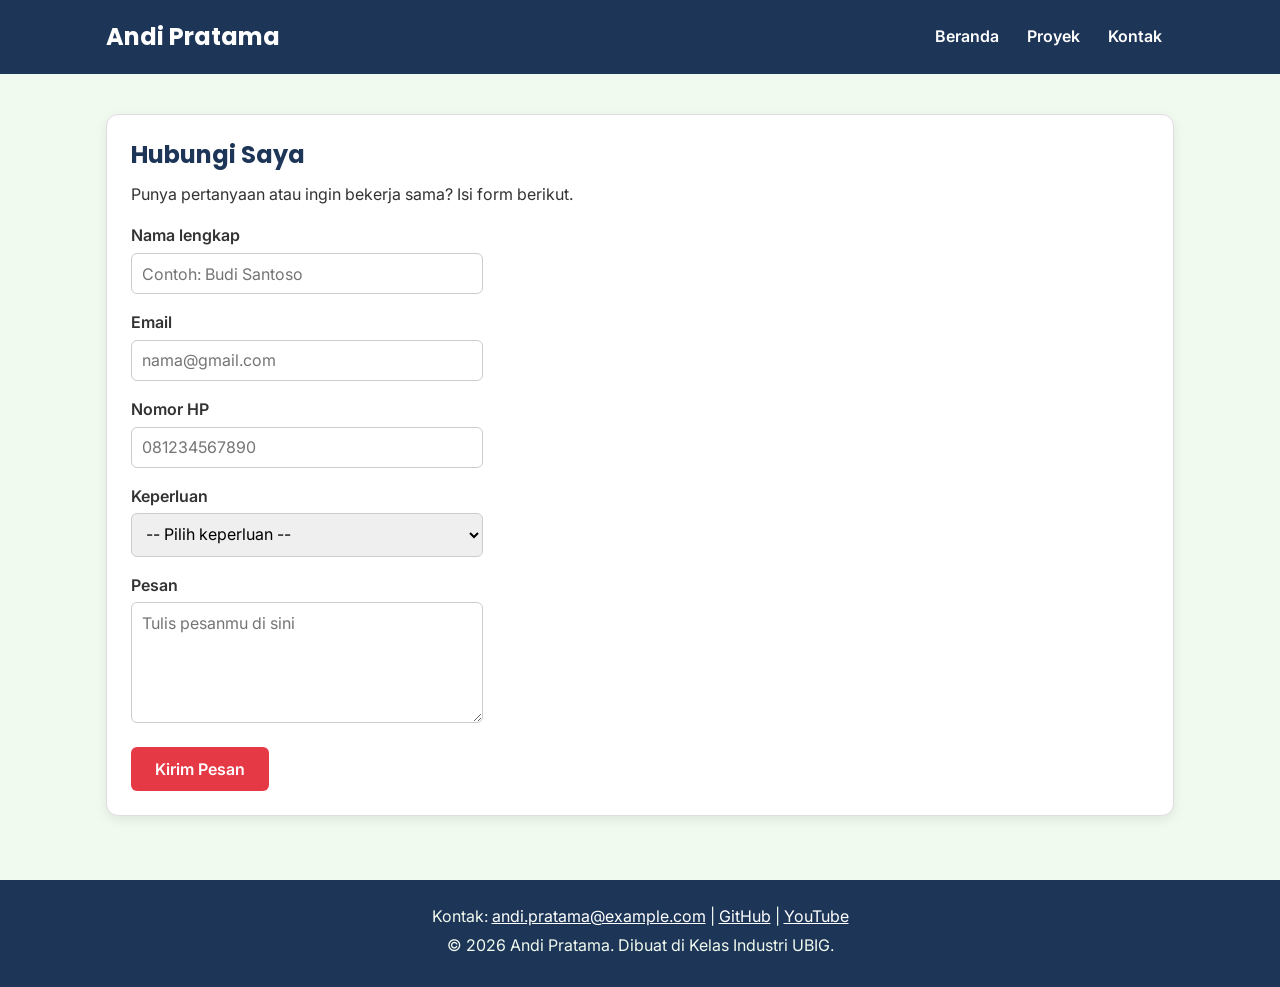
==== kontak.html @ e3dda577 "feat: portofolio v1" ====
<!DOCTYPE html>
<html lang="id">
<head>
  <meta charset="UTF-8">
  <meta name="viewport" content="width=device-width, initial-scale=1.0">
  <title>Andi Pratama | Kontak</title>
  <link rel="preconnect" href="https://fonts.googleapis.com">
  <link rel="preconnect" href="https://fonts.gstatic.com" crossorigin>
  <link href="https://fonts.googleapis.com/css2?family=Inter:wght@400;600&family=Poppins:wght@600;700&display=swap" rel="stylesheet">
  <link rel="stylesheet" href="css/style.css">
</head>
<body>
  <header>
    <div class="container navbar">
      <h1>Andi Pratama</h1>
      <nav>
        <ul>
          <li><a href="index.html">Beranda</a></li>
          <li><a href="proyek.html">Proyek</a></li>
          <li><a href="kontak.html">Kontak</a></li>
        </ul>
      </nav>
    </div>
  </header>

  <main>
    <div class="container">
      <section class="kartu">
        <h2>Hubungi Saya</h2>
        <p>Punya pertanyaan atau ingin bekerja sama? Isi form berikut.</p>

        <form>
          <p>
            <label for="nama">Nama lengkap</label><br>
            <input type="text" id="nama" name="nama" placeholder="Contoh: Budi Santoso" required>
          </p>
          <p>
            <label for="email">Email</label><br>
            <input type="email" id="email" name="email" placeholder="nama@gmail.com" required>
          </p>
          <p>
            <label for="hp">Nomor HP</label><br>
            <input type="tel" id="hp" name="hp" placeholder="081234567890" required>
          </p>
          <p>
            <label for="keperluan">Keperluan</label><br>
            <select id="keperluan" name="keperluan" required>
              <option value="">-- Pilih keperluan --</option>
              <option value="bertanya">Bertanya</option>
              <option value="kerja-sama">Kerja sama proyek</option>
              <option value="lainnya">Lainnya</option>
            </select>
          </p>
          <p>
            <label for="pesan">Pesan</label><br>
            <textarea id="pesan" name="pesan" rows="5" cols="40" placeholder="Tulis pesanmu di sini" required></textarea>
          </p>
          <button type="submit">Kirim Pesan</button>
        </form>
      </section>
    </div>
  </main>

  <footer>
    <p>Kontak: <a href="mailto:andi.pratama@example.com">andi.pratama@example.com</a> |
      <a href="https://github.com/" target="_blank">GitHub</a> |
      <a href="https://www.youtube.com/" target="_blank">YouTube</a></p>
    <p>&copy; 2026 Andi Pratama. Dibuat di Kelas Industri UBIG.</p>
  </footer>
</body>
</html>
---- css/style.css ----
/* Gaya portofolio Andi Pratama
   Palet: #1D3557 (utama), #E63946 (aksen), #F1FAEE (latar)
   Huruf: Poppins (judul), Inter (isi)
   Tata letak: mobile first, titik ubah 768px (tablet) dan 1024px (laptop) */

/* 1. Reset */
* {
  box-sizing: border-box;
  margin: 0;
}

img {
  max-width: 100%;
  height: auto;
}

/* 2. Dasar halaman: warna dan huruf */
body {
  font-family: "Inter", Arial, sans-serif;
  font-size: 1rem;
  line-height: 1.6;
  color: #333333;
  background-color: #F1FAEE;
}

h1, h2, h3 {
  font-family: "Poppins", Arial, sans-serif;
  color: #1D3557;
  line-height: 1.3;
}

h2 {
  margin-bottom: 0.75rem;
}

p, ul, ol {
  margin-bottom: 1rem;
}

a {
  color: #E63946;
}

/* 3. Wadah, header, dan menu */
.container {
  max-width: 1100px;
  margin: 0 auto;
  padding: 0 1rem;
}

header {
  background-color: #1D3557;
  color: #FFFFFF;
  padding: 1rem 0;
}

header h1 {
  color: #FFFFFF;
  font-size: 1.5rem;
}

.navbar {
  display: flex;
  flex-wrap: wrap;
  justify-content: space-between;
  align-items: center;
  gap: 0.5rem;
}

nav ul {
  display: flex;
  gap: 0.25rem;
  padding: 0;
  margin: 0;
  list-style: none;
}

nav a {
  display: inline-block;
  padding: 0.5rem 0.75rem;
  border-radius: 6px;
  color: #FFFFFF;
  font-weight: 600;
  text-decoration: none;
}

/* 4. Isi utama, hero, dan kartu */
main {
  padding: 1.5rem 0;
}

.hero {
  display: flex;
  flex-direction: column;
  align-items: center;
  gap: 1.5rem;
  padding: 1rem 0 2rem;
  text-align: center;
}

.hero img {
  border: 4px solid #E63946;
  border-radius: 50%;
}

.hero h2 {
  font-size: 2rem;
}

.tombol {
  display: inline-block;
  padding: 0.75rem 1.5rem;
  border-radius: 6px;
  background-color: #E63946;
  color: #FFFFFF;
  font-weight: 600;
  text-decoration: none;
}

.kartu {
  background-color: #FFFFFF;
  padding: 1rem;
  margin-bottom: 1.5rem;
  border: 1px solid #DDDDDD;
  border-radius: 12px;
  box-shadow: 0 4px 12px rgba(0, 0, 0, 0.08);
}

.daftar-kartu {
  display: flex;
  flex-wrap: wrap;
  gap: 1.5rem;
  margin-bottom: 1.5rem;
}

.daftar-kartu .kartu {
  flex: 1 1 280px;
  margin-bottom: 0;
}

article img {
  border-radius: 8px;
  border: 1px solid #DDDDDD;
}

/* 5. Tabel */
table {
  border-collapse: collapse;
}

caption {
  font-weight: 600;
  text-align: left;
  margin-bottom: 0.5rem;
}

th, td {
  border: 1px solid #CCCCCC;
  padding: 0.5rem 0.75rem;
  text-align: left;
}

th {
  background-color: #1D3557;
  color: #FFFFFF;
}

/* 6. Form */
label {
  font-weight: 600;
}

input, select, textarea {
  width: 100%;
  max-width: 22rem;
  padding: 0.6rem;
  margin-top: 0.25rem;
  border: 1px solid #CCCCCC;
  border-radius: 6px;
  font-family: inherit;
  font-size: 1rem;
}

button {
  padding: 0.75rem 1.5rem;
  border: none;
  border-radius: 6px;
  background-color: #E63946;
  color: #FFFFFF;
  font-family: inherit;
  font-size: 1rem;
  font-weight: 600;
  cursor: pointer;
}

/* 7. Footer */
footer {
  background-color: #1D3557;
  color: #F1FAEE;
  text-align: center;
  padding: 1.5rem;
}

footer p {
  margin-bottom: 0.25rem;
}

footer a {
  color: #FFFFFF;
}

/* 8. Tablet: lebar layar 768px ke atas */
@media (min-width: 768px) {
  .hero {
    flex-direction: row;
    padding: 2rem 0 3rem;
    text-align: left;
  }

  .kartu {
    padding: 1.5rem;
  }
}

/* 9. Laptop: lebar layar 1024px ke atas */
@media (min-width: 1024px) {
  main {
    padding: 2.5rem 0;
  }

  .hero {
    gap: 3rem;
  }

  .hero h2 {
    font-size: 2.75rem;
  }
}
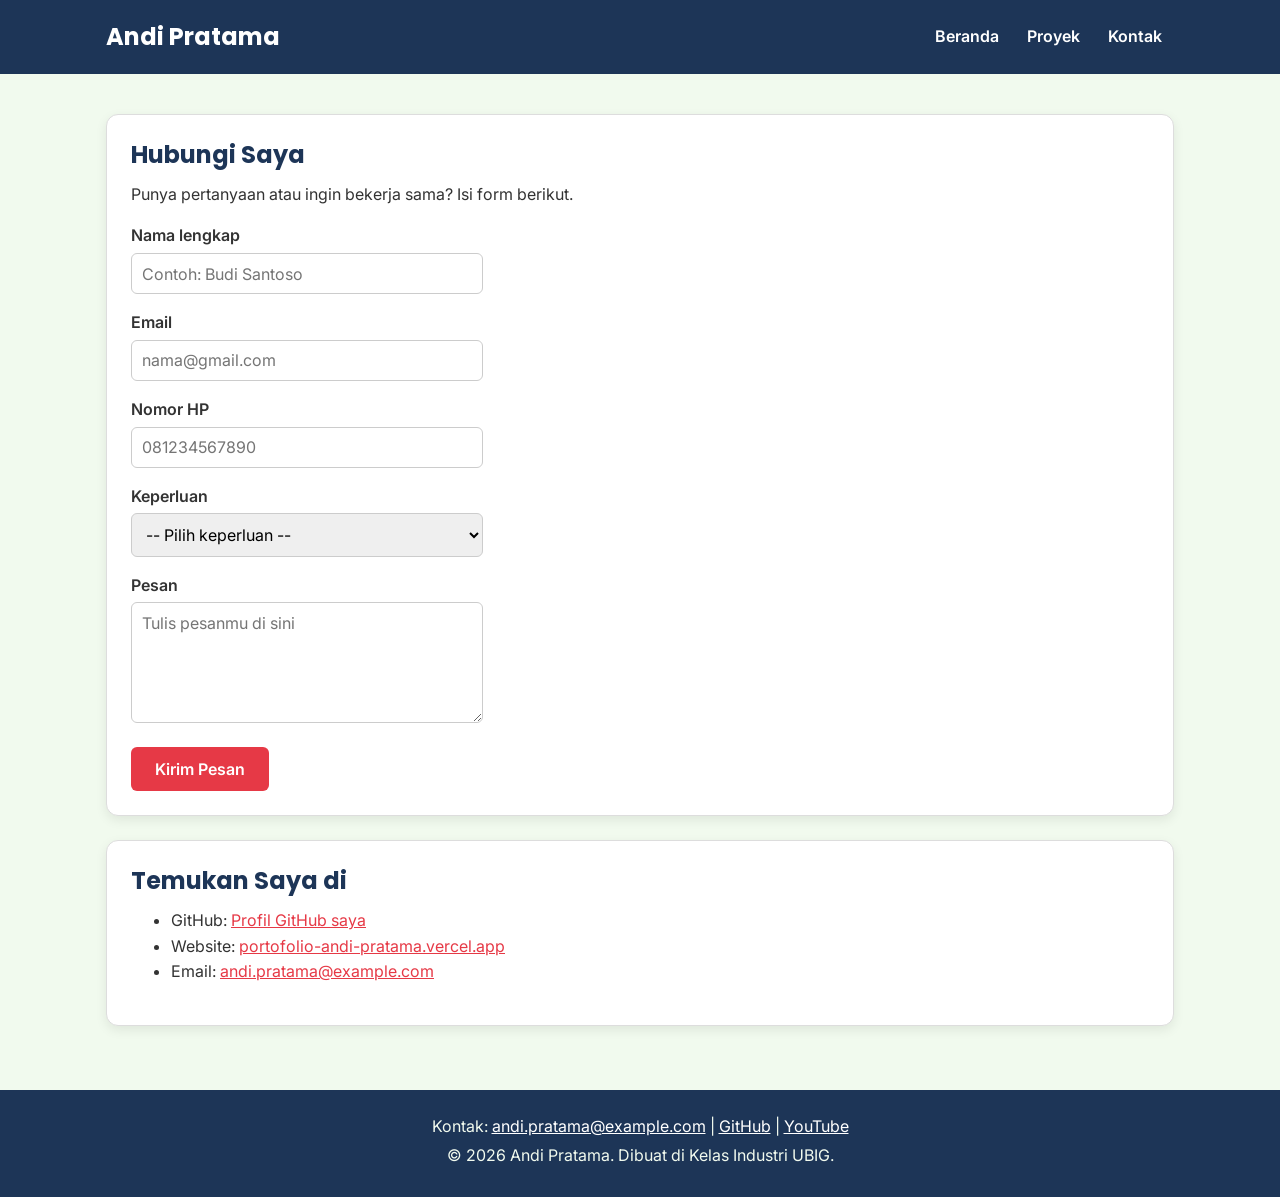
==== commit 8b71fb52: "feat: tambah kartu media sosial di halaman kontak" ====
--- a/kontak.html
+++ b/kontak.html
@@ -58,6 +58,15 @@
           <button type="submit">Kirim Pesan</button>
         </form>
       </section>
+
+      <section class="kartu">
+        <h2>Temukan Saya di</h2>
+        <ul>
+          <li>GitHub: <a href="https://github.com/BagusHidayat21" target="_blank">Profil GitHub saya</a></li>
+          <li>Website: <a href="https://portofolio-andi-pratama.vercel.app">portofolio-andi-pratama.vercel.app</a></li>
+          <li>Email: <a href="mailto:andi.pratama@example.com">andi.pratama@example.com</a></li>
+        </ul>
+      </section>
     </div>
   </main>
 
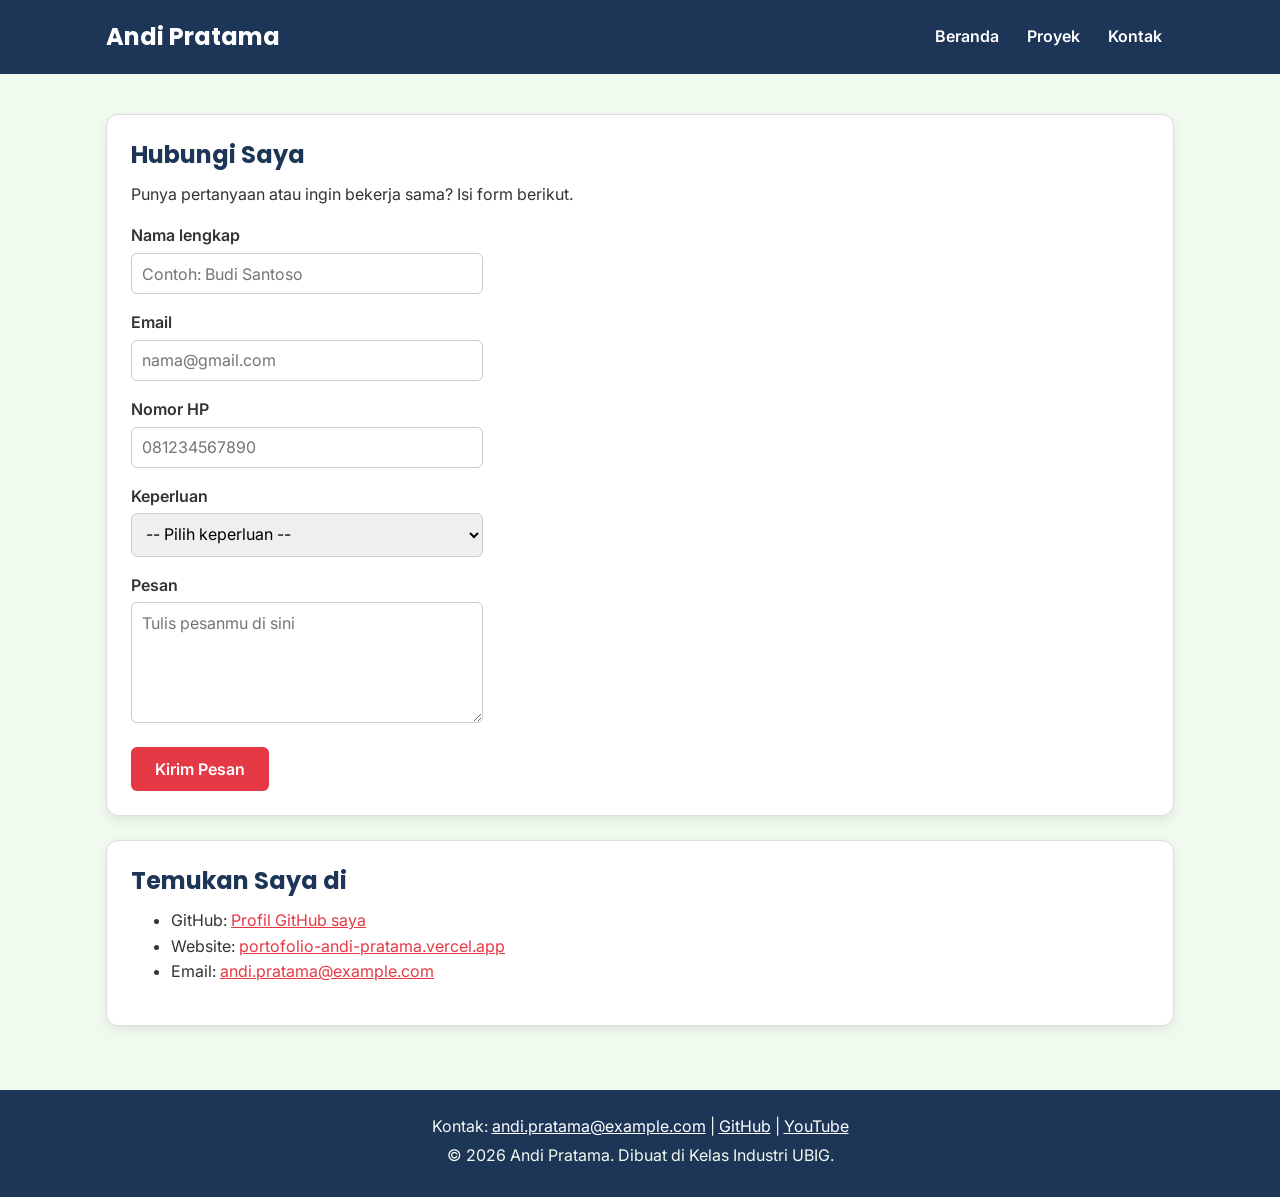
==== commit 4620569e: "fix: arahkan tautan GitHub ke profil saya" ====
--- a/kontak.html
+++ b/kontak.html
@@ -72,7 +72,7 @@
 
   <footer>
     <p>Kontak: <a href="mailto:andi.pratama@example.com">andi.pratama@example.com</a> |
-      <a href="https://github.com/" target="_blank">GitHub</a> |
+      <a href="https://github.com/BagusHidayat21" target="_blank">GitHub</a> |
       <a href="https://www.youtube.com/" target="_blank">YouTube</a></p>
     <p>&copy; 2026 Andi Pratama. Dibuat di Kelas Industri UBIG.</p>
   </footer>
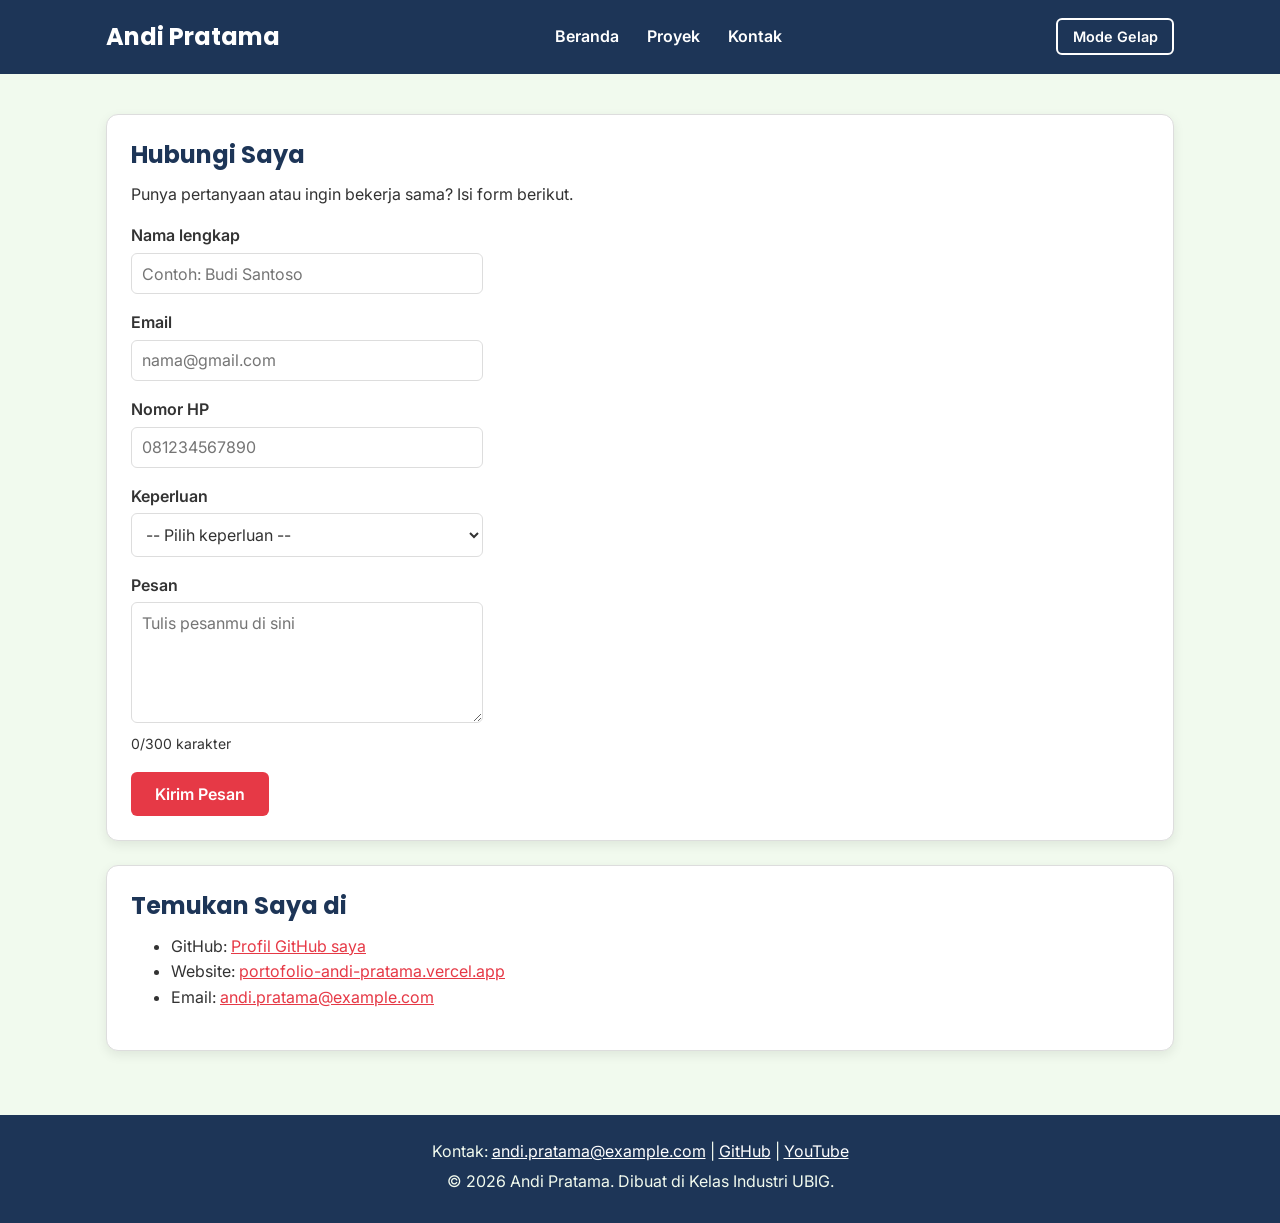
==== commit 317ef469: "feat: tambah keahlian dinamis, mode gelap, dan filter proyek" ====
--- a/kontak.html
+++ b/kontak.html
@@ -4,10 +4,12 @@
   <meta charset="UTF-8">
   <meta name="viewport" content="width=device-width, initial-scale=1.0">
   <title>Andi Pratama | Kontak</title>
+  <link rel="icon" href="img/foto-profil.png">
   <link rel="preconnect" href="https://fonts.googleapis.com">
   <link rel="preconnect" href="https://fonts.gstatic.com" crossorigin>
   <link href="https://fonts.googleapis.com/css2?family=Inter:wght@400;600&family=Poppins:wght@600;700&display=swap" rel="stylesheet">
   <link rel="stylesheet" href="css/style.css">
+  <script src="js/main.js" defer></script>
 </head>
 <body>
   <header>
@@ -20,6 +22,7 @@
           <li><a href="kontak.html">Kontak</a></li>
         </ul>
       </nav>
+      <button type="button" id="tombol-tema" class="tombol-tema">Mode Gelap</button>
     </div>
   </header>
 
@@ -53,7 +56,8 @@
           </p>
           <p>
             <label for="pesan">Pesan</label><br>
-            <textarea id="pesan" name="pesan" rows="5" cols="40" placeholder="Tulis pesanmu di sini" required></textarea>
+            <textarea id="pesan" name="pesan" rows="5" cols="40" maxlength="300" placeholder="Tulis pesanmu di sini" required></textarea><br>
+            <span id="hitung-karakter" class="keterangan">0/300 karakter</span>
           </p>
           <button type="submit">Kirim Pesan</button>
         </form>
--- a/css/style.css
+++ b/css/style.css
@@ -1,7 +1,8 @@
 /* Gaya portofolio Andi Pratama
    Palet: #1D3557 (utama), #E63946 (aksen), #F1FAEE (latar)
    Huruf: Poppins (judul), Inter (isi)
-   Tata letak: mobile first, titik ubah 768px (tablet) dan 1024px (laptop) */
+   Tata letak: mobile first, titik ubah 768px (tablet) dan 1024px (laptop)
+   Tema: warna disimpan di variabel CSS, tema gelap memakai class .gelap pada body */
 
 /* 1. Reset */
 * {
@@ -15,17 +16,28 @@
 }
 
 /* 2. Dasar halaman: warna dan huruf */
+:root {
+  --warna-utama: #1D3557;
+  --warna-judul: #1D3557;
+  --warna-aksen: #E63946;
+  --warna-tautan: #E63946;
+  --warna-latar: #F1FAEE;
+  --warna-teks: #333333;
+  --warna-kartu: #FFFFFF;
+  --warna-garis: #DDDDDD;
+}
+
 body {
   font-family: "Inter", Arial, sans-serif;
   font-size: 1rem;
   line-height: 1.6;
-  color: #333333;
-  background-color: #F1FAEE;
+  color: var(--warna-teks);
+  background-color: var(--warna-latar);
 }
 
 h1, h2, h3 {
   font-family: "Poppins", Arial, sans-serif;
-  color: #1D3557;
+  color: var(--warna-judul);
   line-height: 1.3;
 }
 
@@ -38,7 +50,7 @@
 }
 
 a {
-  color: #E63946;
+  color: var(--warna-tautan);
 }
 
 /* 3. Wadah, header, dan menu */
@@ -49,7 +61,7 @@
 }
 
 header {
-  background-color: #1D3557;
+  background-color: var(--warna-utama);
   color: #FFFFFF;
   padding: 1rem 0;
 }
@@ -99,7 +111,7 @@
 }
 
 .hero img {
-  border: 4px solid #E63946;
+  border: 4px solid var(--warna-aksen);
   border-radius: 50%;
 }
 
@@ -111,17 +123,17 @@
   display: inline-block;
   padding: 0.75rem 1.5rem;
   border-radius: 6px;
-  background-color: #E63946;
+  background-color: var(--warna-aksen);
   color: #FFFFFF;
   font-weight: 600;
   text-decoration: none;
 }
 
 .kartu {
-  background-color: #FFFFFF;
+  background-color: var(--warna-kartu);
   padding: 1rem;
   margin-bottom: 1.5rem;
-  border: 1px solid #DDDDDD;
+  border: 1px solid var(--warna-garis);
   border-radius: 12px;
   box-shadow: 0 4px 12px rgba(0, 0, 0, 0.08);
 }
@@ -140,7 +152,7 @@
 
 article img {
   border-radius: 8px;
-  border: 1px solid #DDDDDD;
+  border: 1px solid var(--warna-garis);
 }
 
 /* 5. Tabel */
@@ -155,13 +167,13 @@
 }
 
 th, td {
-  border: 1px solid #CCCCCC;
+  border: 1px solid var(--warna-garis);
   padding: 0.5rem 0.75rem;
   text-align: left;
 }
 
 th {
-  background-color: #1D3557;
+  background-color: var(--warna-utama);
   color: #FFFFFF;
 }
 
@@ -175,8 +187,10 @@
   max-width: 22rem;
   padding: 0.6rem;
   margin-top: 0.25rem;
-  border: 1px solid #CCCCCC;
+  border: 1px solid var(--warna-garis);
   border-radius: 6px;
+  background-color: var(--warna-kartu);
+  color: var(--warna-teks);
   font-family: inherit;
   font-size: 1rem;
 }
@@ -185,7 +199,7 @@
   padding: 0.75rem 1.5rem;
   border: none;
   border-radius: 6px;
-  background-color: #E63946;
+  background-color: var(--warna-aksen);
   color: #FFFFFF;
   font-family: inherit;
   font-size: 1rem;
@@ -193,9 +207,13 @@
   cursor: pointer;
 }
 
+.keterangan {
+  font-size: 0.875rem;
+}
+
 /* 7. Footer */
 footer {
-  background-color: #1D3557;
+  background-color: var(--warna-utama);
   color: #F1FAEE;
   text-align: center;
   padding: 1.5rem;
@@ -236,3 +254,47 @@
     font-size: 2.75rem;
   }
 }
+
+/* 10. Tombol tema, filter, dan label kategori */
+.tombol-tema {
+  padding: 0.5rem 0.9rem;
+  border: 2px solid #FFFFFF;
+  background-color: transparent;
+  font-size: 0.9rem;
+}
+
+.filter {
+  display: flex;
+  flex-wrap: wrap;
+  gap: 0.5rem;
+  margin-bottom: 1rem;
+}
+
+.tombol-filter {
+  padding: 0.5rem 1rem;
+  border: 2px solid var(--warna-garis);
+  background-color: var(--warna-kartu);
+  color: var(--warna-judul);
+}
+
+.label {
+  display: inline-block;
+  padding: 0.1rem 0.6rem;
+  margin-bottom: 0.5rem;
+  border-radius: 999px;
+  background-color: var(--warna-latar);
+  color: var(--warna-judul);
+  font-size: 0.85rem;
+  font-weight: 600;
+}
+
+/* 11. Tema gelap: isi variabel diganti saat body memiliki class gelap */
+body.gelap {
+  --warna-utama: #0B1526;
+  --warna-judul: #A8DADC;
+  --warna-tautan: #FF8A8A;
+  --warna-latar: #121A24;
+  --warna-teks: #E3E8EE;
+  --warna-kartu: #1C2836;
+  --warna-garis: #34465A;
+}
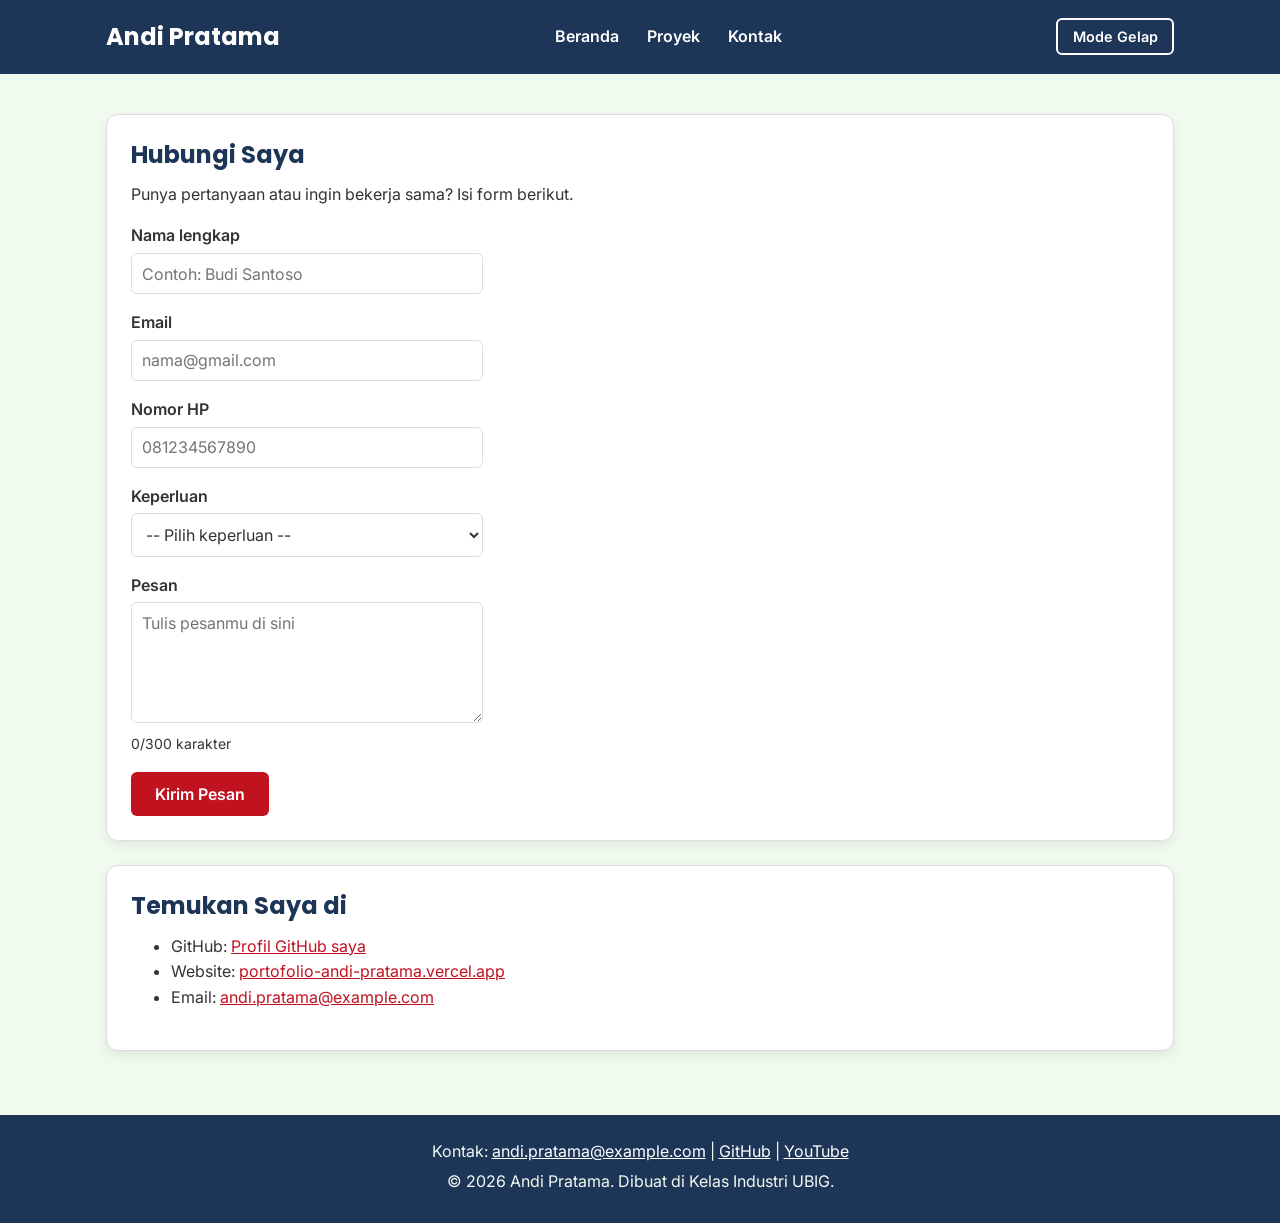
==== commit 24f9d383: "fix: perbaiki kontras, meta description, dan ukuran gambar" ====
--- a/kontak.html
+++ b/kontak.html
@@ -3,6 +3,7 @@
 <head>
   <meta charset="UTF-8">
   <meta name="viewport" content="width=device-width, initial-scale=1.0">
+  <meta name="description" content="Hubungi Andi Pratama melalui form kontak, email, atau GitHub.">
   <title>Andi Pratama | Kontak</title>
   <link rel="icon" href="img/foto-profil.png">
   <link rel="preconnect" href="https://fonts.googleapis.com">
--- a/css/style.css
+++ b/css/style.css
@@ -1,5 +1,5 @@
 /* Gaya portofolio Andi Pratama
-   Palet: #1D3557 (utama), #E63946 (aksen), #F1FAEE (latar)
+   Palet: #1D3557 (utama), #C1121F (aksen), #F1FAEE (latar)
    Huruf: Poppins (judul), Inter (isi)
    Tata letak: mobile first, titik ubah 768px (tablet) dan 1024px (laptop)
    Tema: warna disimpan di variabel CSS, tema gelap memakai class .gelap pada body */
@@ -19,8 +19,8 @@
 :root {
   --warna-utama: #1D3557;
   --warna-judul: #1D3557;
-  --warna-aksen: #E63946;
-  --warna-tautan: #E63946;
+  --warna-aksen: #C1121F;
+  --warna-tautan: #C1121F;
   --warna-latar: #F1FAEE;
   --warna-teks: #333333;
   --warna-kartu: #FFFFFF;
@@ -288,6 +288,12 @@
   font-weight: 600;
 }
 
+.tombol-filter.aktif {
+  border-color: var(--warna-aksen);
+  background-color: var(--warna-aksen);
+  color: #FFFFFF;
+}
+
 /* 11. Tema gelap: isi variabel diganti saat body memiliki class gelap */
 body.gelap {
   --warna-utama: #0B1526;
@@ -298,3 +304,10 @@
   --warna-kartu: #1C2836;
   --warna-garis: #34465A;
 }
+
+/* 12. Uji praktik paket A: form tambah keahlian */
+.tambah-skill {
+  margin-top: 1rem;
+  padding-top: 1rem;
+  border-top: 1px dashed var(--warna-garis);
+}
